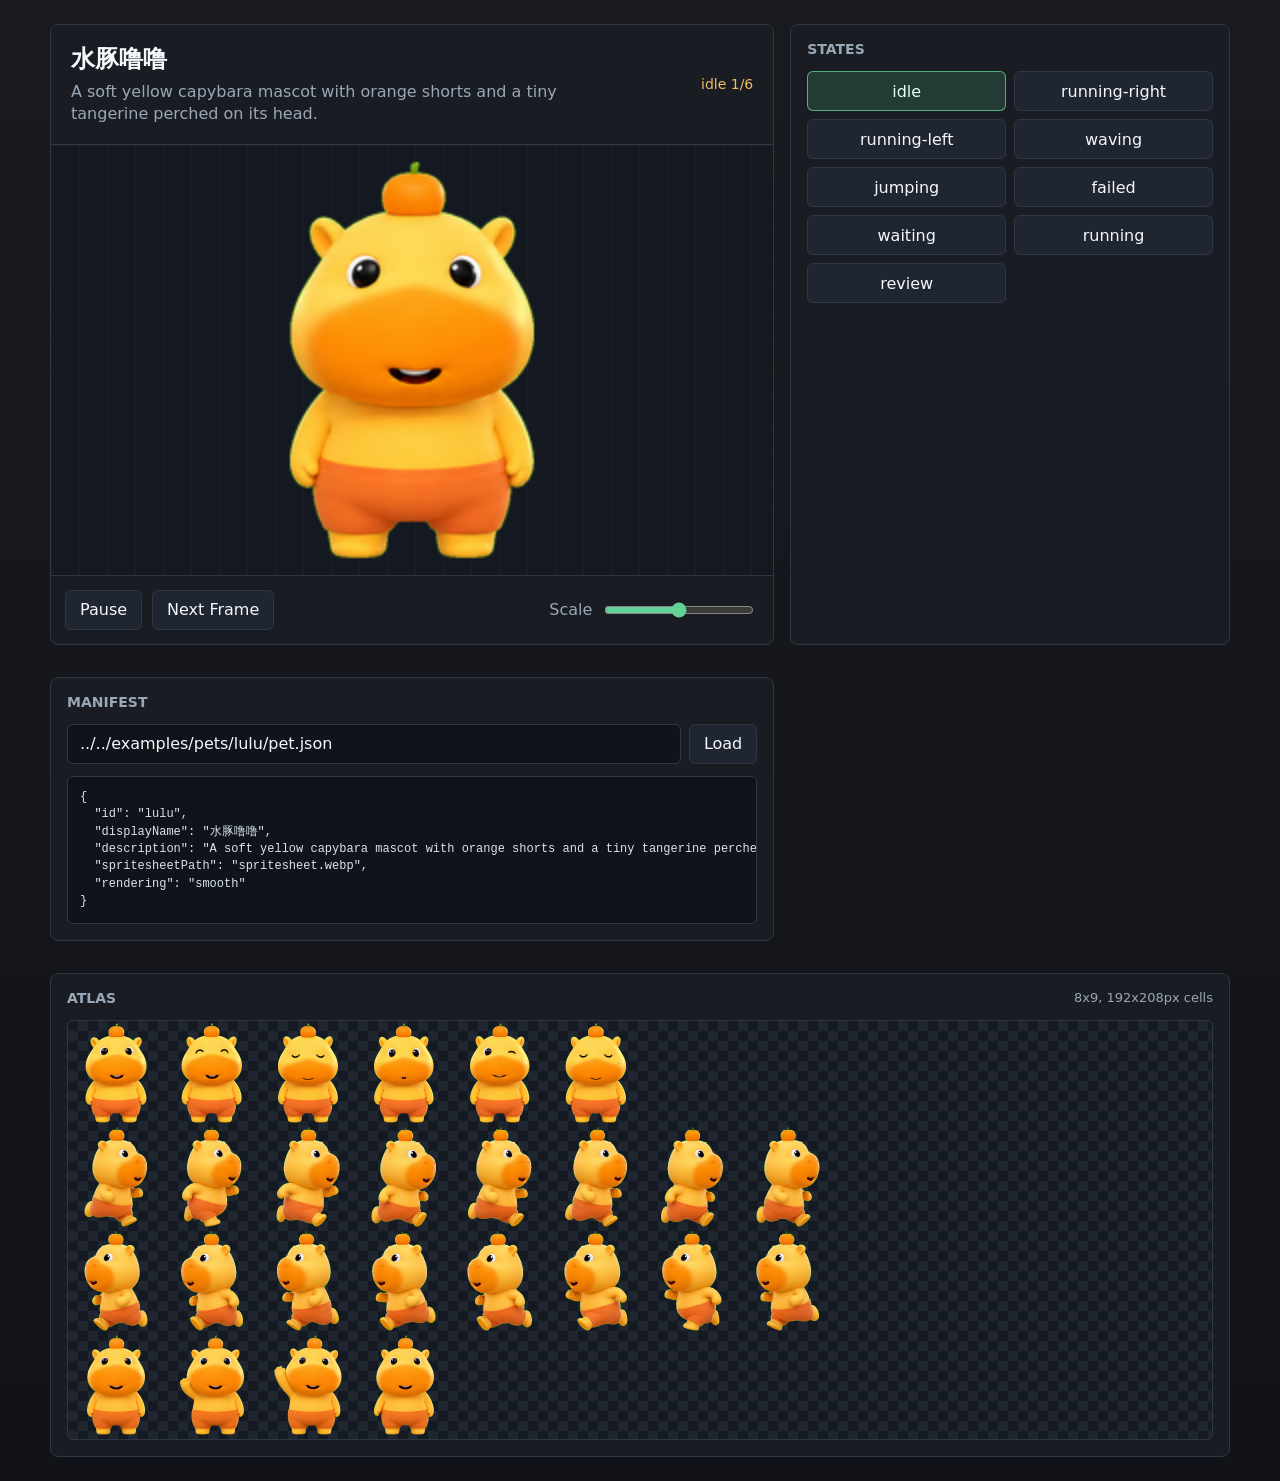
==== preview/web/index.html @ e7c23570 "refactor(core): 移除 LightPetDesktop macOS 代码实现 - 删除整个 LightPetDesktop macOS 桌面宠物应用的 Swift 源码文件 - 移除所有" ====
<!doctype html>
<html lang="en">
  <head>
    <meta charset="utf-8" />
    <meta name="viewport" content="width=device-width, initial-scale=1" />
    <title>LightPet</title>
    <link rel="icon" href="data:," />
    <link rel="stylesheet" href="./styles.css" />
  </head>
  <body>
    <main class="shell">
      <section class="stage" aria-label="Pet animation preview">
        <div class="topbar">
          <div>
            <h1 id="petName">LightPet</h1>
            <p id="petDescription"></p>
          </div>
          <div class="status" id="frameStatus"></div>
        </div>

        <div class="pet-zone">
          <div class="sprite-backdrop">
            <div id="sprite" class="sprite" aria-live="off"></div>
          </div>
        </div>

        <div class="transport" aria-label="Animation controls">
          <button id="playPause" type="button">Pause</button>
          <button id="nextFrame" type="button">Next Frame</button>
          <label class="scale-control">
            <span>Scale</span>
            <input id="scale" type="range" min="1" max="3" step="0.25" value="2" />
          </label>
        </div>
      </section>

      <section class="panel" aria-label="Animation state selector">
        <h2>States</h2>
        <div id="stateButtons" class="state-grid"></div>
      </section>

      <section class="panel" aria-label="Pet manifest">
        <h2>Manifest</h2>
        <form id="manifestForm" class="manifest-form">
          <input
            id="manifestUrl"
            type="text"
            value="../../examples/pets/lulu/pet.json"
            aria-label="Manifest URL"
          />
          <button type="submit">Load</button>
        </form>
        <pre id="manifestJson" class="json-view"></pre>
      </section>

      <section class="panel atlas-panel" aria-label="Spritesheet atlas">
        <div class="panel-title-row">
          <h2>Atlas</h2>
          <span id="atlasMeta"></span>
        </div>
        <div class="atlas-frame">
          <img id="atlasImage" alt="Pet spritesheet atlas" />
        </div>
      </section>
    </main>

    <script src="./app.js" type="module"></script>
  </body>
</html>
---- preview/web/styles.css ----
:root {
  color-scheme: dark;
  --bg: #111318;
  --panel: #191d23;
  --panel-soft: #202631;
  --line: #303744;
  --text: #f4f7fb;
  --muted: #9aa7b6;
  --accent: #63d297;
  --accent-strong: #33b978;
  --amber: #f2bb61;
  --danger: #e66f7a;
}

* {
  box-sizing: border-box;
}

body {
  margin: 0;
  min-height: 100vh;
  background:
    linear-gradient(180deg, rgba(255, 255, 255, 0.03), rgba(255, 255, 255, 0)),
    var(--bg);
  color: var(--text);
  font-family:
    Inter, ui-sans-serif, system-ui, -apple-system, BlinkMacSystemFont, "Segoe UI", sans-serif;
}

button,
input {
  font: inherit;
}

button {
  border: 1px solid var(--line);
  border-radius: 6px;
  background: var(--panel-soft);
  color: var(--text);
  cursor: pointer;
  min-height: 40px;
  padding: 0 14px;
}

button:hover {
  border-color: #4b5667;
  background: #272e3a;
}

button.active {
  border-color: rgba(99, 210, 151, 0.78);
  background: rgba(99, 210, 151, 0.16);
  color: #dfffee;
}

.shell {
  width: min(1180px, calc(100vw - 32px));
  margin: 0 auto;
  padding: 24px 0;
  display: grid;
  grid-template-columns: minmax(320px, 1.4fr) minmax(300px, 0.85fr);
  gap: 16px;
}

.stage,
.panel {
  border: 1px solid var(--line);
  border-radius: 8px;
  background: var(--panel);
}

.stage {
  min-height: 620px;
  display: grid;
  grid-template-rows: auto 1fr auto;
  overflow: hidden;
}

.topbar {
  min-height: 78px;
  padding: 18px 20px;
  display: flex;
  align-items: center;
  justify-content: space-between;
  gap: 16px;
  border-bottom: 1px solid var(--line);
}

h1,
h2,
p {
  margin: 0;
}

h1 {
  font-size: 24px;
  font-weight: 720;
}

h2 {
  font-size: 14px;
  font-weight: 720;
  text-transform: uppercase;
  color: var(--muted);
  letter-spacing: 0;
}

#petDescription {
  margin-top: 6px;
  color: var(--muted);
  line-height: 1.4;
  max-width: 52ch;
}

.status {
  min-width: 142px;
  text-align: right;
  color: var(--amber);
  font-size: 14px;
  white-space: nowrap;
}

.pet-zone {
  min-height: 430px;
  display: grid;
  place-items: center;
  background:
    linear-gradient(90deg, rgba(255, 255, 255, 0.025) 1px, transparent 1px),
    linear-gradient(rgba(255, 255, 255, 0.025) 1px, transparent 1px),
    #141820;
  background-size: 28px 28px;
  overflow: hidden;
}

.sprite-backdrop {
  min-width: 264px;
  min-height: 286px;
  display: grid;
  place-items: center;
}

.sprite {
  width: 384px;
  height: 416px;
  background-repeat: no-repeat;
  image-rendering: pixelated;
  image-rendering: crisp-edges;
}

.sprite.smooth {
  image-rendering: auto;
}

.transport {
  padding: 14px;
  border-top: 1px solid var(--line);
  display: flex;
  align-items: center;
  flex-wrap: wrap;
  gap: 10px;
}

.scale-control {
  margin-left: auto;
  min-width: 210px;
  color: var(--muted);
  display: flex;
  align-items: center;
  gap: 10px;
}

.scale-control input {
  width: 150px;
  accent-color: var(--accent);
}

.panel {
  padding: 16px;
  min-height: 170px;
}

.panel + .panel {
  margin-top: 16px;
}

.state-grid {
  margin-top: 14px;
  display: grid;
  grid-template-columns: repeat(2, minmax(0, 1fr));
  gap: 8px;
}

.state-grid button {
  justify-content: center;
  overflow-wrap: anywhere;
}

.manifest-form {
  margin-top: 14px;
  display: grid;
  grid-template-columns: minmax(0, 1fr) auto;
  gap: 8px;
}

.manifest-form input {
  min-width: 0;
  border: 1px solid var(--line);
  border-radius: 6px;
  background: #101319;
  color: var(--text);
  padding: 0 12px;
  min-height: 40px;
}

.json-view {
  margin: 12px 0 0;
  max-height: 190px;
  overflow: auto;
  color: #d8e4f2;
  background: #101319;
  border: 1px solid var(--line);
  border-radius: 6px;
  padding: 12px;
  font-size: 12px;
  line-height: 1.45;
}

.atlas-panel {
  grid-column: 1 / -1;
}

.panel-title-row {
  display: flex;
  align-items: center;
  justify-content: space-between;
  gap: 16px;
}

#atlasMeta {
  color: var(--muted);
  font-size: 13px;
}

.atlas-frame {
  margin-top: 14px;
  max-height: 420px;
  overflow: auto;
  border: 1px solid var(--line);
  border-radius: 6px;
  background:
    linear-gradient(45deg, #1f2630 25%, transparent 25%),
    linear-gradient(-45deg, #1f2630 25%, transparent 25%),
    linear-gradient(45deg, transparent 75%, #1f2630 75%),
    linear-gradient(-45deg, transparent 75%, #1f2630 75%),
    #151a22;
  background-position:
    0 0,
    0 10px,
    10px -10px,
    -10px 0;
  background-size: 20px 20px;
}

.atlas-frame img {
  display: block;
  width: 768px;
  max-width: none;
  height: auto;
  image-rendering: pixelated;
}

.atlas-frame img.smooth {
  image-rendering: auto;
}

@media (max-width: 820px) {
  .shell {
    grid-template-columns: 1fr;
    width: min(100vw - 20px, 680px);
    padding: 10px 0;
  }

  .stage {
    min-height: 560px;
  }

  .topbar {
    align-items: flex-start;
    flex-direction: column;
  }

  .status {
    text-align: left;
  }

  .scale-control {
    margin-left: 0;
    width: 100%;
  }

  .scale-control input {
    flex: 1;
  }

  .state-grid {
    grid-template-columns: 1fr;
  }
}
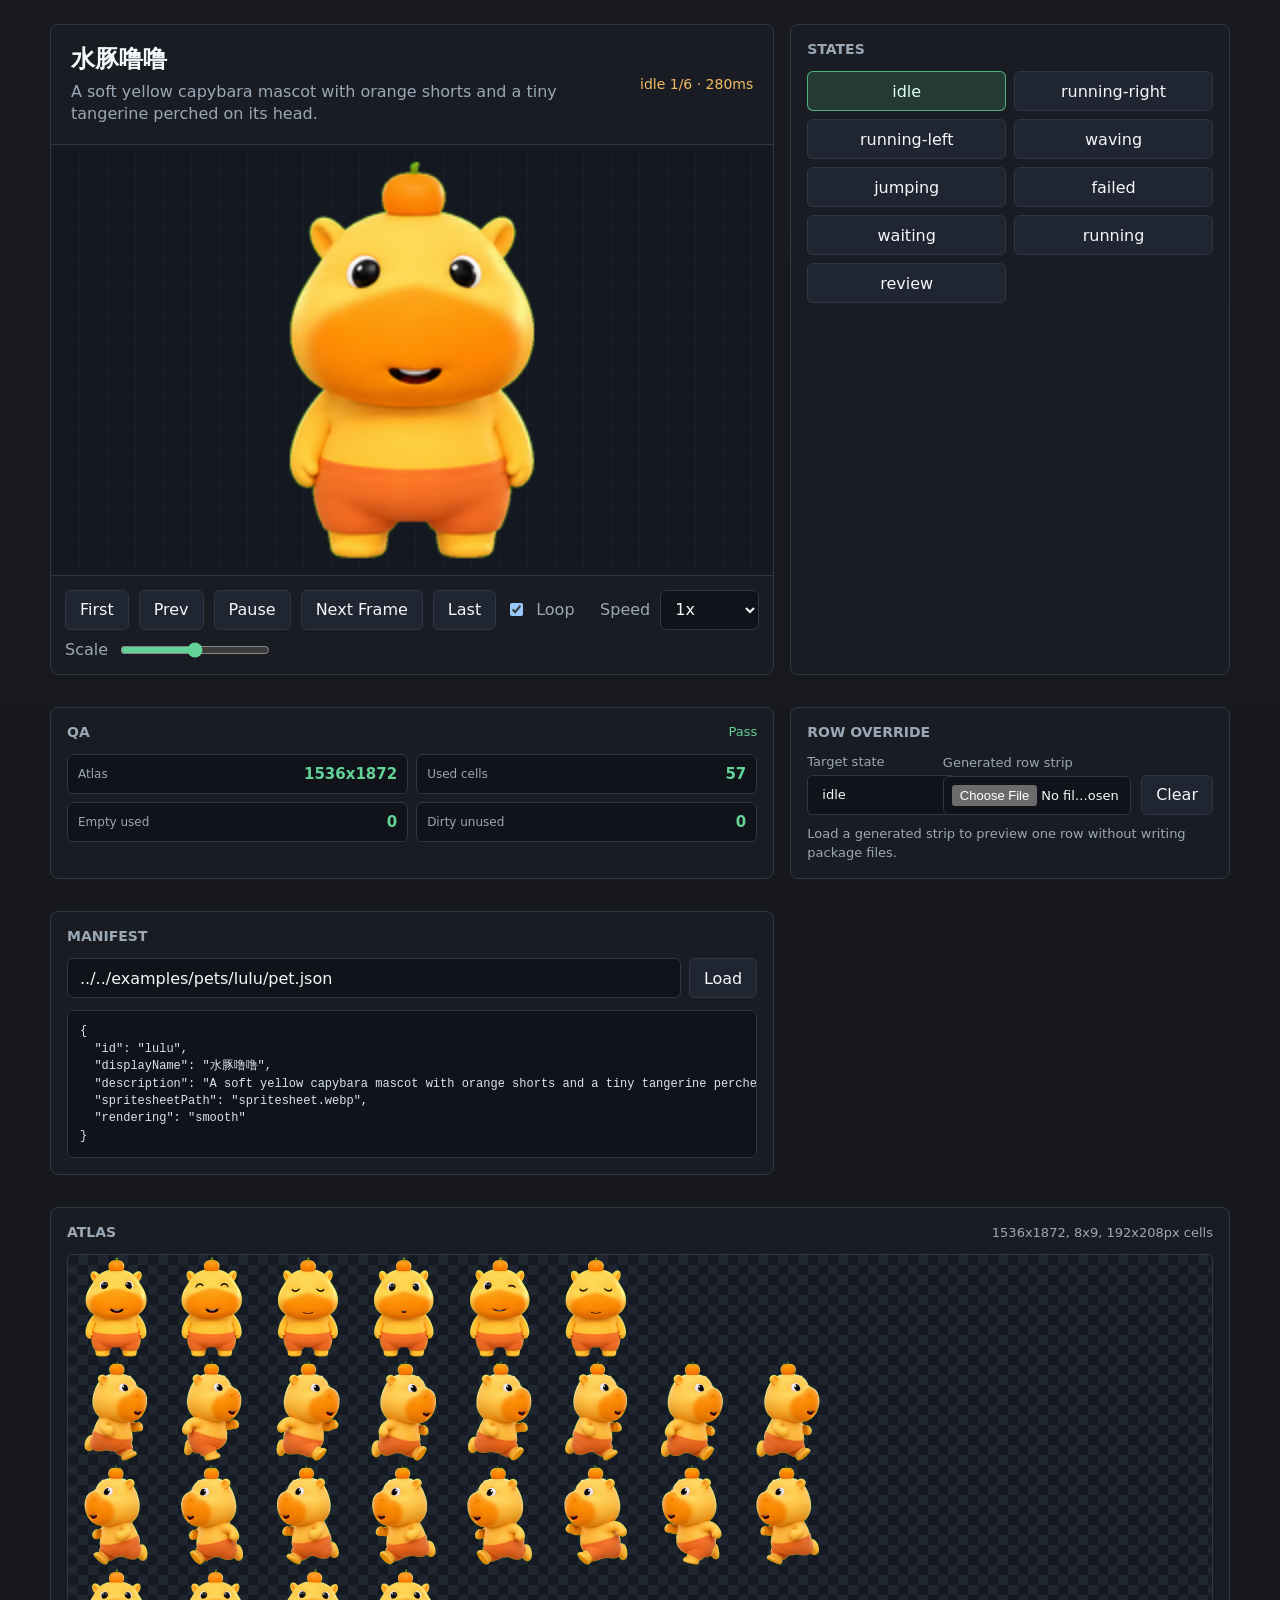
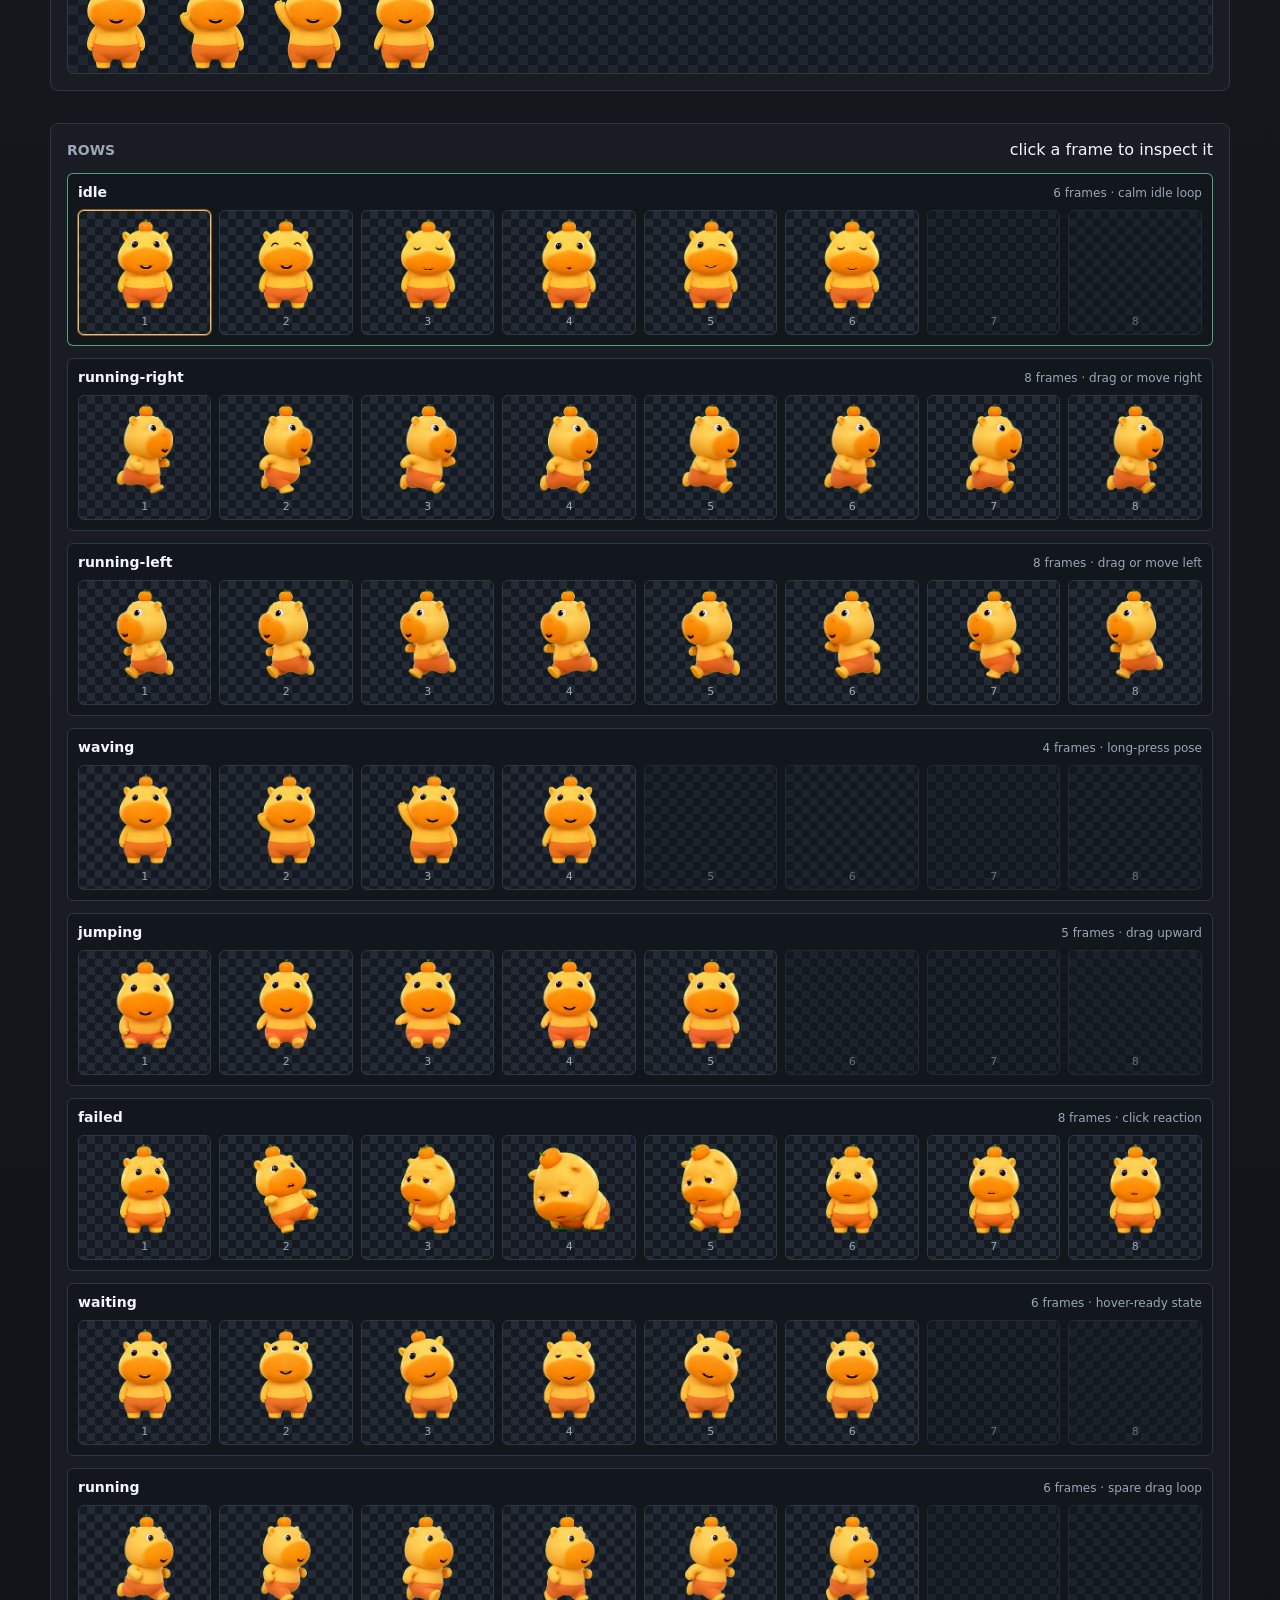
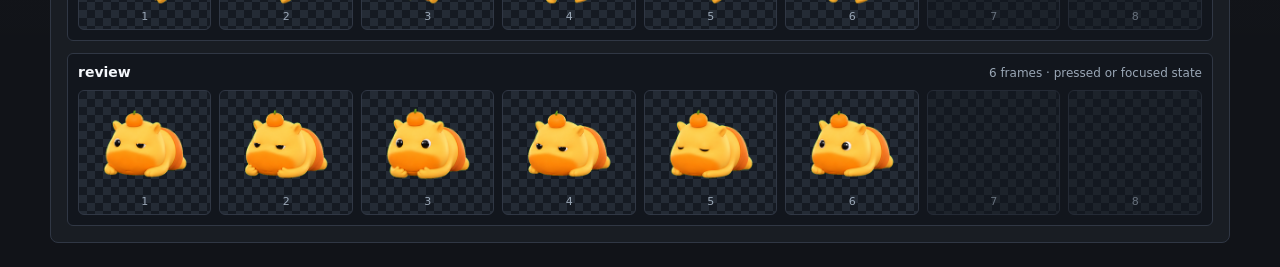
==== commit 57601823: "feat(preview-web): 增加宠物动画预览的QA和行覆盖功能 - 重构app.js，添加精灵表画布缓存与操作 - 实现替换单行覆盖预览并移除色键背景色 - 新增动画播放控制按钮（首帧、末帧" ====
--- a/preview/web/index.html
+++ b/preview/web/index.html
@@ -25,8 +25,25 @@
         </div>
 
         <div class="transport" aria-label="Animation controls">
+          <button id="firstFrame" type="button" aria-label="First frame">First</button>
+          <button id="prevFrame" type="button" aria-label="Previous frame">Prev</button>
           <button id="playPause" type="button">Pause</button>
           <button id="nextFrame" type="button">Next Frame</button>
+          <button id="lastFrame" type="button" aria-label="Last frame">Last</button>
+          <label class="loop-control">
+            <input id="loopPlayback" type="checkbox" checked />
+            <span>Loop</span>
+          </label>
+          <label class="speed-control">
+            <span>Speed</span>
+            <select id="speed">
+              <option value="0.5">0.5x</option>
+              <option value="1" selected>1x</option>
+              <option value="1.5">1.5x</option>
+              <option value="2">2x</option>
+              <option value="4">4x</option>
+            </select>
+          </label>
           <label class="scale-control">
             <span>Scale</span>
             <input id="scale" type="range" min="1" max="3" step="0.25" value="2" />
@@ -37,6 +54,32 @@
       <section class="panel" aria-label="Animation state selector">
         <h2>States</h2>
         <div id="stateButtons" class="state-grid"></div>
+      </section>
+
+      <section class="panel" aria-label="Spritesheet QA">
+        <div class="panel-title-row">
+          <h2>QA</h2>
+          <span id="qaStatus" class="qa-status">Waiting</span>
+        </div>
+        <div id="qaSummary" class="qa-summary"></div>
+      </section>
+
+      <section class="panel" aria-label="Single row override preview">
+        <h2>Row Override</h2>
+        <div class="override-grid">
+          <label>
+            <span>Target state</span>
+            <select id="overrideState"></select>
+          </label>
+          <label>
+            <span>Generated row strip</span>
+            <input id="rowStripFile" type="file" accept="image/png,image/jpeg,image/webp" />
+          </label>
+          <button id="clearOverride" type="button">Clear</button>
+        </div>
+        <p id="overrideStatus" class="helper-text">
+          Load a generated strip to preview one row without writing package files.
+        </p>
       </section>
 
       <section class="panel" aria-label="Pet manifest">
@@ -62,6 +105,14 @@
           <img id="atlasImage" alt="Pet spritesheet atlas" />
         </div>
       </section>
+
+      <section class="panel rows-panel" aria-label="Row frame review">
+        <div class="panel-title-row">
+          <h2>Rows</h2>
+          <span id="rowReviewMeta"></span>
+        </div>
+        <div id="rowReview" class="row-review"></div>
+      </section>
     </main>
 
     <script src="./app.js" type="module"></script>
--- a/preview/web/styles.css
+++ b/preview/web/styles.css
@@ -28,7 +28,8 @@
 }
 
 button,
-input {
+input,
+select {
   font: inherit;
 }
 
@@ -42,9 +43,22 @@
   padding: 0 14px;
 }
 
+select {
+  min-height: 40px;
+  border: 1px solid var(--line);
+  border-radius: 6px;
+  background: #101319;
+  color: var(--text);
+  padding: 0 32px 0 10px;
+}
+
 button:hover {
   border-color: #4b5667;
   background: #272e3a;
+}
+
+button:disabled {
+  cursor: default;
 }
 
 button.active {
@@ -160,15 +174,27 @@
   gap: 10px;
 }
 
+.loop-control,
+.speed-control,
 .scale-control {
-  margin-left: auto;
-  min-width: 210px;
   color: var(--muted);
   display: flex;
   align-items: center;
   gap: 10px;
 }
 
+.loop-control {
+  min-height: 40px;
+}
+
+.speed-control {
+  margin-left: auto;
+}
+
+.scale-control {
+  min-width: 210px;
+}
+
 .scale-control input {
   width: 150px;
   accent-color: var(--accent);
@@ -193,6 +219,86 @@
 .state-grid button {
   justify-content: center;
   overflow-wrap: anywhere;
+}
+
+.qa-status {
+  color: var(--muted);
+  font-size: 13px;
+}
+
+.qa-status.pass {
+  color: var(--accent);
+}
+
+.qa-status.fail {
+  color: var(--danger);
+}
+
+.qa-summary {
+  margin-top: 14px;
+  display: grid;
+  grid-template-columns: repeat(2, minmax(0, 1fr));
+  gap: 8px;
+}
+
+.qa-chip {
+  border: 1px solid var(--line);
+  border-radius: 6px;
+  background: #101319;
+  padding: 10px;
+  display: flex;
+  align-items: center;
+  justify-content: space-between;
+  gap: 12px;
+}
+
+.qa-chip span {
+  color: var(--muted);
+  font-size: 12px;
+}
+
+.qa-chip strong {
+  font-size: 15px;
+}
+
+.qa-chip.pass strong {
+  color: var(--accent);
+}
+
+.qa-chip.fail strong {
+  color: var(--danger);
+}
+
+.override-grid {
+  margin-top: 14px;
+  display: grid;
+  grid-template-columns: minmax(0, 0.8fr) minmax(0, 1.2fr) auto;
+  gap: 10px;
+  align-items: end;
+}
+
+.override-grid label {
+  min-width: 0;
+  color: var(--muted);
+  display: grid;
+  gap: 6px;
+  font-size: 13px;
+}
+
+.override-grid input[type="file"] {
+  min-width: 0;
+  border: 1px solid var(--line);
+  border-radius: 6px;
+  background: #101319;
+  color: var(--text);
+  padding: 8px;
+}
+
+.helper-text {
+  margin-top: 10px;
+  color: var(--muted);
+  line-height: 1.45;
+  font-size: 13px;
 }
 
 .manifest-form {
@@ -226,6 +332,10 @@
 }
 
 .atlas-panel {
+  grid-column: 1 / -1;
+}
+
+.rows-panel {
   grid-column: 1 / -1;
 }
 
@@ -273,6 +383,114 @@
   image-rendering: auto;
 }
 
+.row-review {
+  margin-top: 14px;
+  display: grid;
+  gap: 12px;
+}
+
+.row-card {
+  border: 1px solid var(--line);
+  border-radius: 6px;
+  background: #12161d;
+  padding: 10px;
+}
+
+.row-card.active {
+  border-color: rgba(99, 210, 151, 0.75);
+}
+
+.row-card.has-error {
+  border-color: rgba(230, 111, 122, 0.8);
+}
+
+.row-title {
+  width: 100%;
+  min-height: 0;
+  padding: 0;
+  border: 0;
+  background: transparent;
+  display: flex;
+  align-items: baseline;
+  justify-content: space-between;
+  gap: 12px;
+  text-align: left;
+}
+
+.row-title:hover {
+  background: transparent;
+}
+
+.row-title strong {
+  color: var(--text);
+  font-size: 14px;
+}
+
+.row-title span {
+  color: var(--muted);
+  font-size: 12px;
+}
+
+.frame-strip {
+  margin-top: 10px;
+  display: grid;
+  grid-template-columns: repeat(8, minmax(0, 1fr));
+  gap: 8px;
+}
+
+.frame-tile {
+  min-height: 124px;
+  padding: 6px;
+  border-radius: 6px;
+  display: grid;
+  place-items: center;
+  gap: 4px;
+  background:
+    linear-gradient(45deg, #242b35 25%, transparent 25%),
+    linear-gradient(-45deg, #242b35 25%, transparent 25%),
+    linear-gradient(45deg, transparent 75%, #242b35 75%),
+    linear-gradient(-45deg, transparent 75%, #242b35 75%),
+    #151a22;
+  background-position:
+    0 0,
+    0 8px,
+    8px -8px,
+    -8px 0;
+  background-size: 16px 16px;
+}
+
+.frame-tile.unused {
+  opacity: 0.62;
+}
+
+.frame-tile.bad {
+  border-color: var(--danger);
+}
+
+.frame-tile.selected {
+  border-color: var(--amber);
+  box-shadow: 0 0 0 1px rgba(242, 187, 97, 0.45);
+}
+
+.frame-thumb {
+  width: 86px;
+  height: 94px;
+  display: block;
+  background-repeat: no-repeat;
+  image-rendering: pixelated;
+  image-rendering: crisp-edges;
+}
+
+.frame-thumb.smooth {
+  image-rendering: auto;
+}
+
+.frame-label {
+  color: var(--muted);
+  font-size: 11px;
+  font-variant-numeric: tabular-nums;
+}
+
 @media (max-width: 820px) {
   .shell {
     grid-template-columns: 1fr;
@@ -298,6 +516,10 @@
     width: 100%;
   }
 
+  .speed-control {
+    margin-left: 0;
+  }
+
   .scale-control input {
     flex: 1;
   }
@@ -305,4 +527,15 @@
   .state-grid {
     grid-template-columns: 1fr;
   }
-}
+
+  .qa-summary,
+  .override-grid {
+    grid-template-columns: 1fr;
+  }
+
+  .frame-strip {
+    grid-template-columns: repeat(8, 132px);
+    overflow-x: auto;
+    padding-bottom: 6px;
+  }
+}
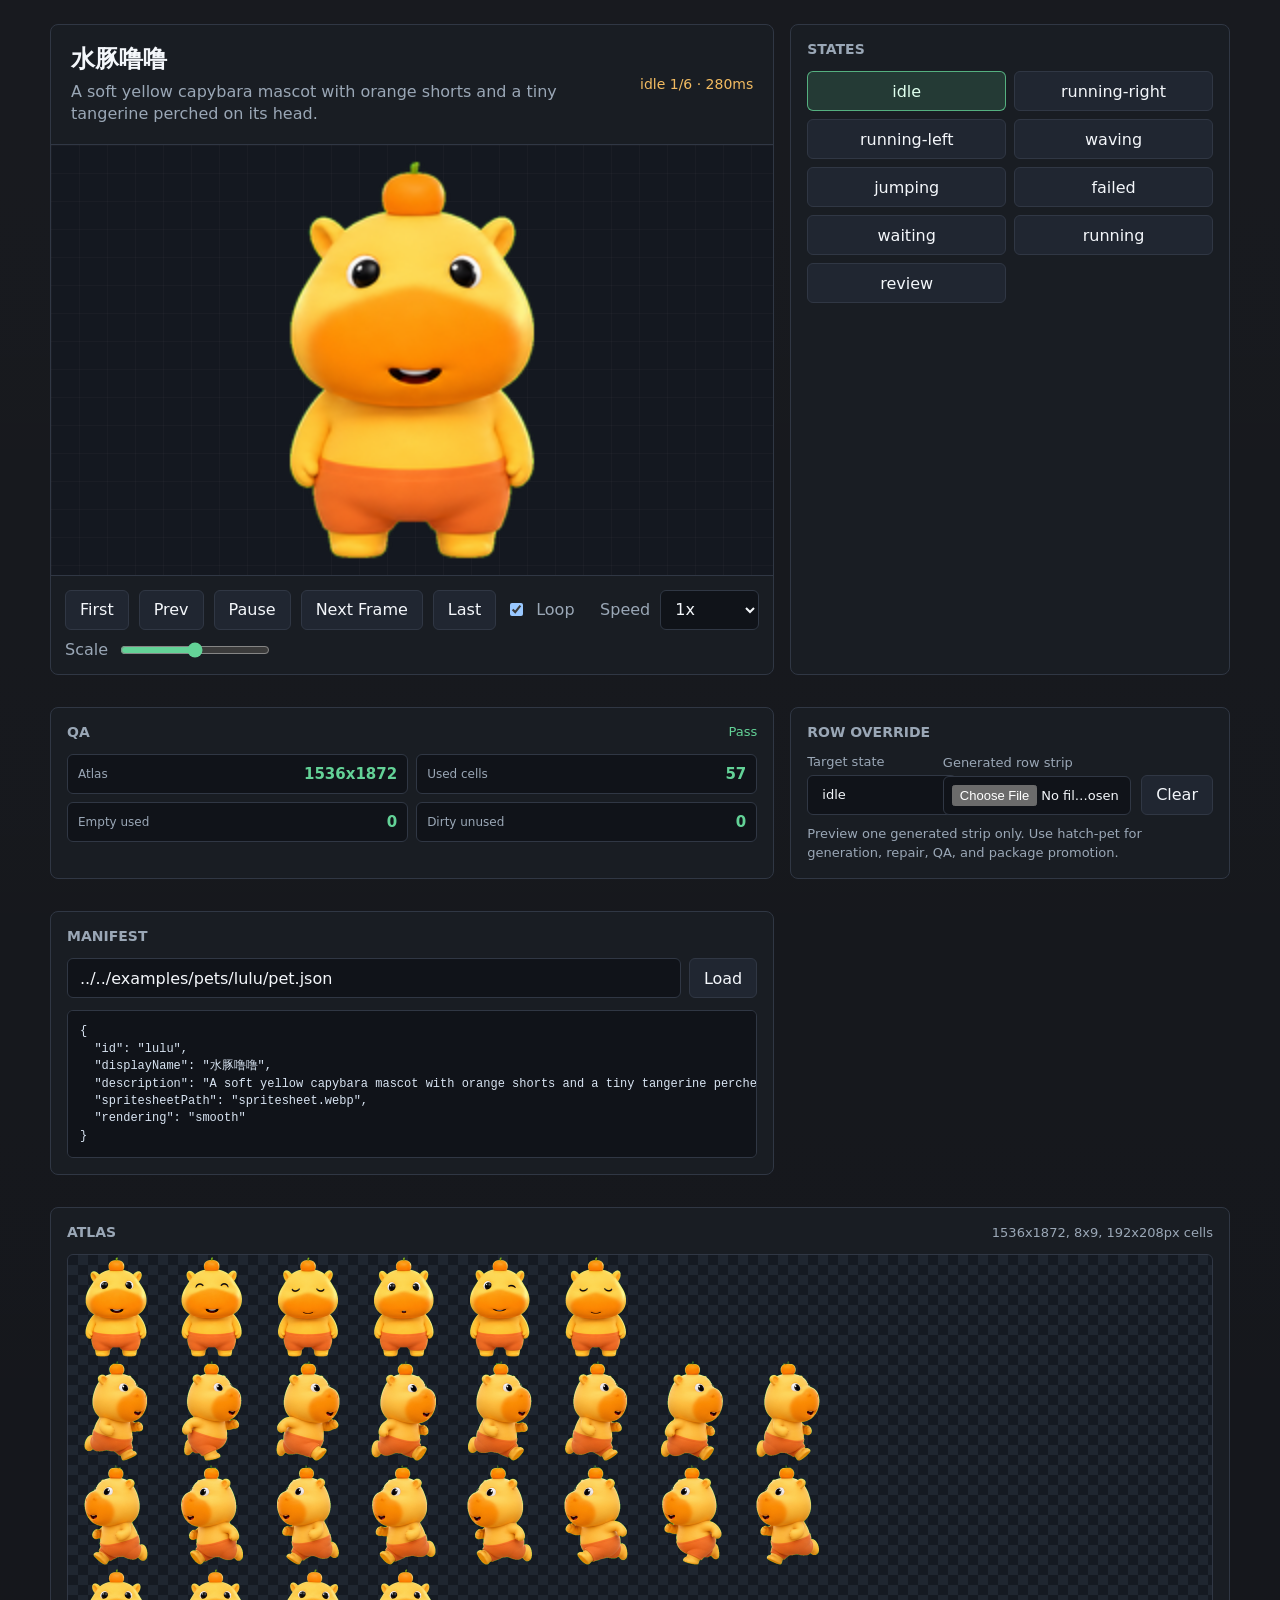
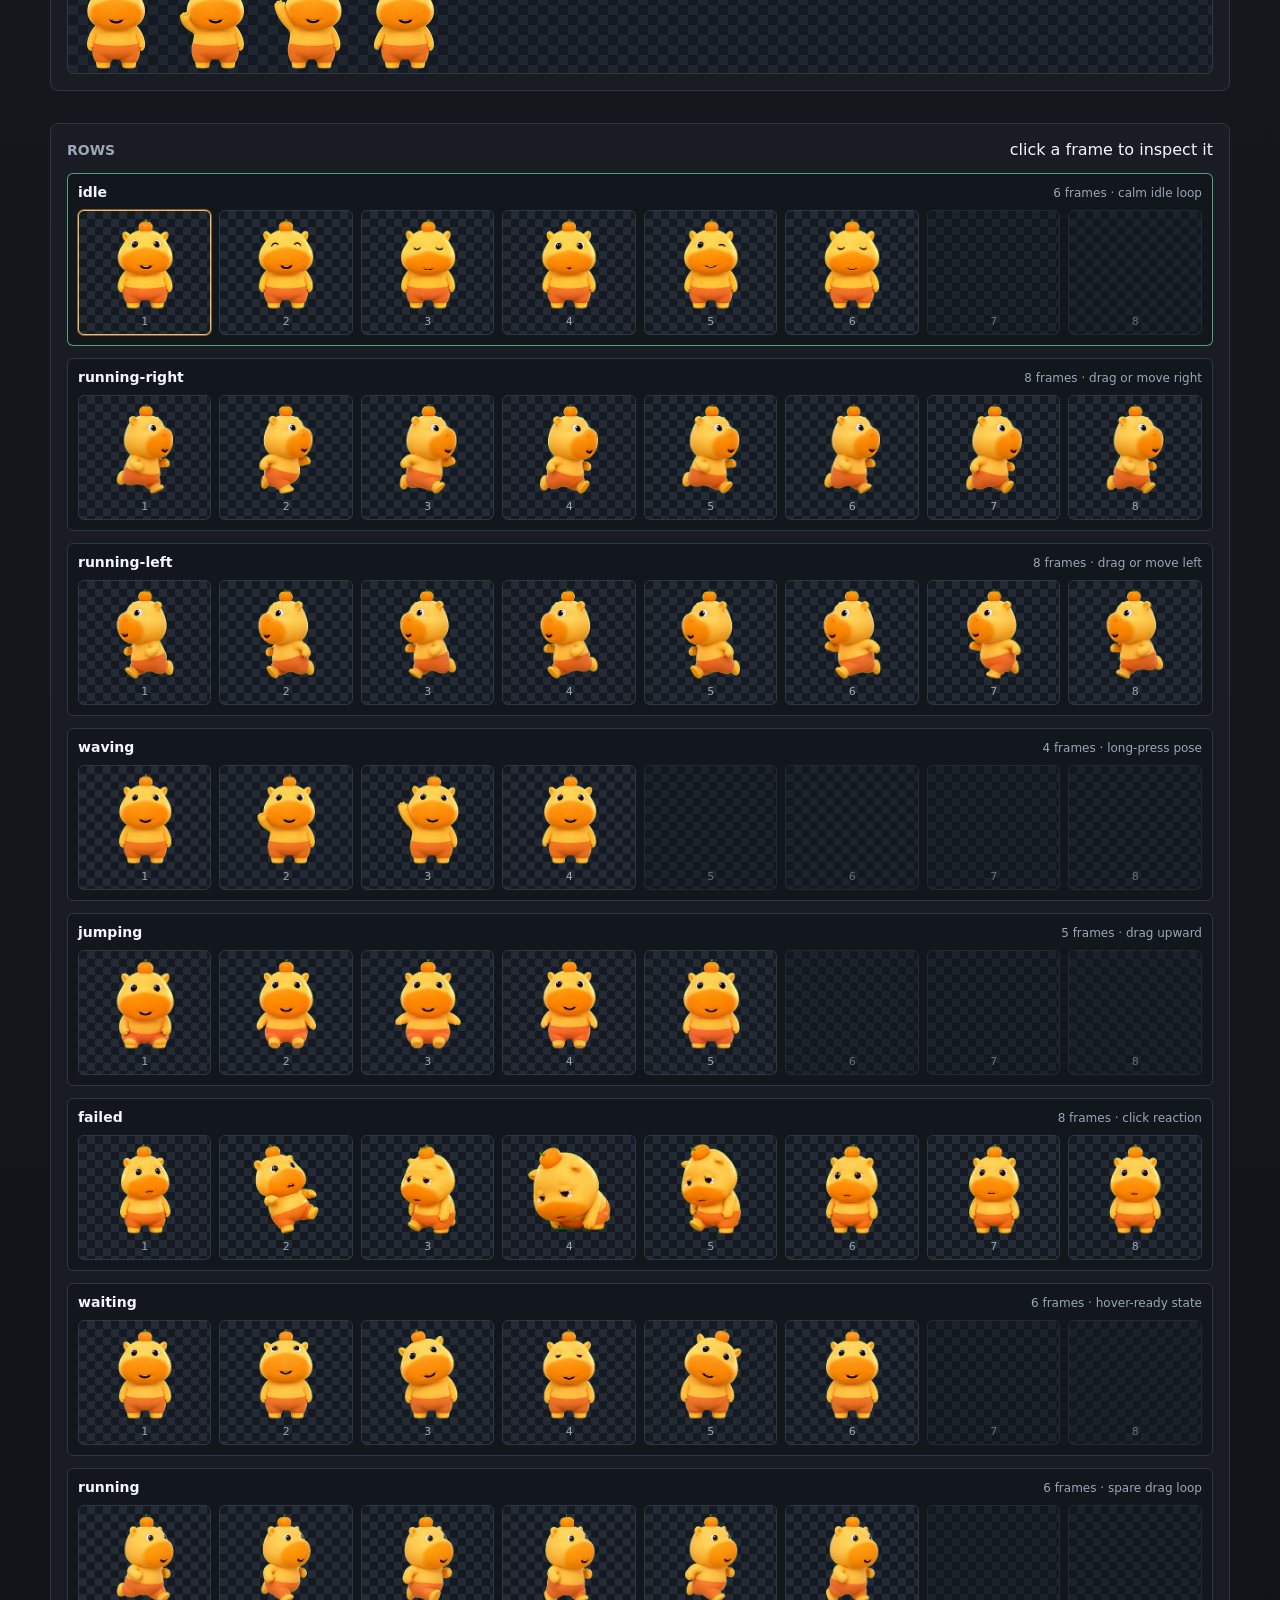
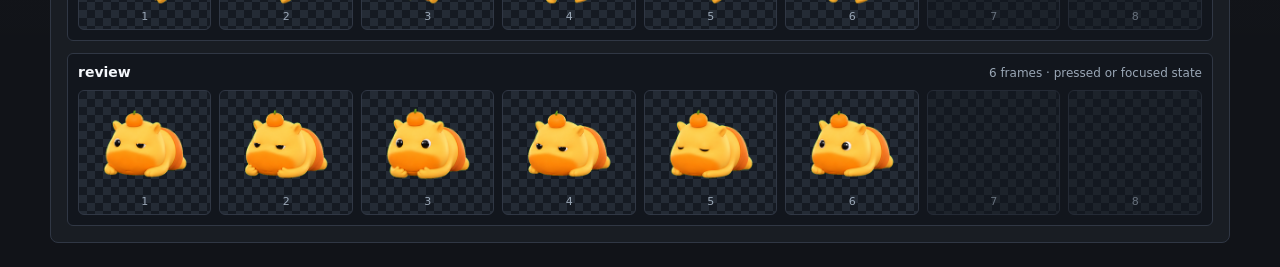
==== commit b4d4d265: "fix(web): 修正预览目录路径和像素透明度判定逻辑 - 将本地预览服务器的目录更改为当前目录，并添加访问URL说明 - 修改非透明像素计数标准，从大于阈值改为非零alpha值 - 优化未使用帧透" ====
--- a/preview/web/index.html
+++ b/preview/web/index.html
@@ -78,7 +78,7 @@
           <button id="clearOverride" type="button">Clear</button>
         </div>
         <p id="overrideStatus" class="helper-text">
-          Load a generated strip to preview one row without writing package files.
+          Preview one generated strip only. Use hatch-pet for generation, repair, QA, and package promotion.
         </p>
       </section>
 
